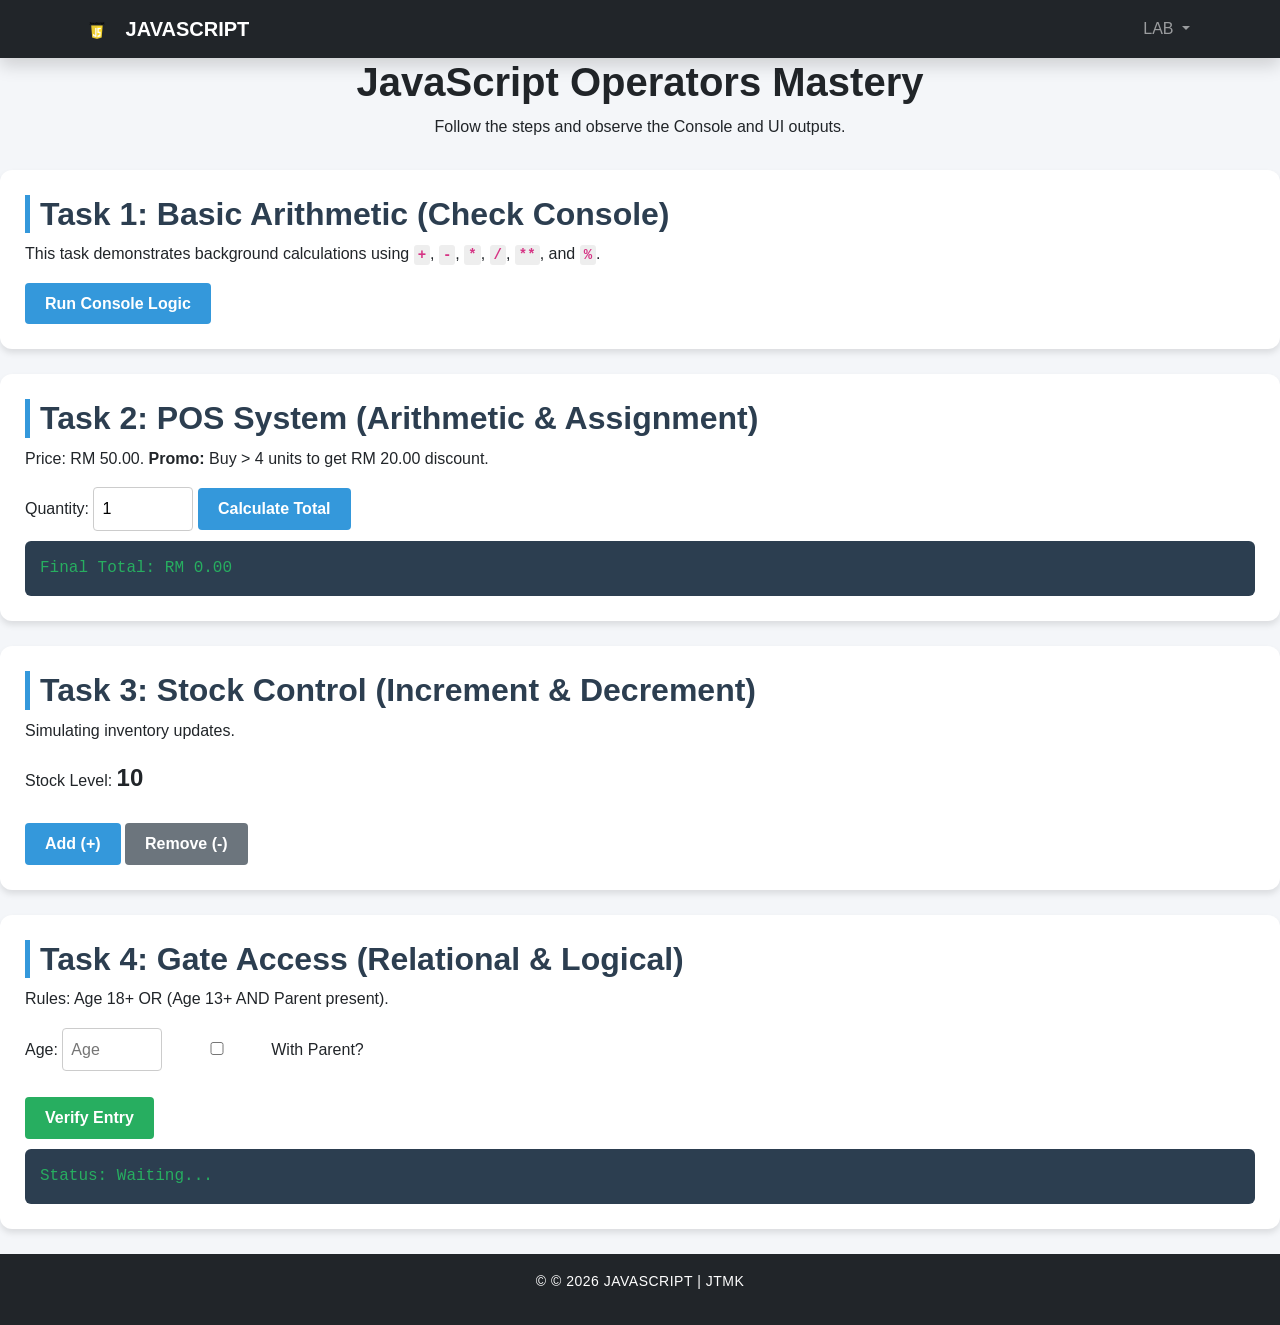
==== Lab 2.html @ c63c0d1b "Add files via upload" ====
<!DOCTYPE html>
<html lang="en">

<head>
    <meta charset="UTF-8">
    <meta name="viewport" content="width=device-width, initial-scale=1">
    <title>DFK20013: JS Operators Workshop</title>
    <!-- Bootstrap CSS -->
    <link href="https://cdn.jsdelivr.net/npm/bootstrap@5.3.2/dist/css/bootstrap.min.css" rel="stylesheet">
    <link rel="stylesheet" href="style.css">

    <style>
        section {
            background: white;
            padding: 25px;
            border-radius: 12px;
            margin-bottom: 25px;
            box-shadow: 0 4px 6px rgba(0, 0, 0, 0.1);
        }

        h2 {
            color: #2c3e50;
            border-left: 5px solid #3498db;
            padding-left: 10px;
            margin-top: 0;
        }

        .output-box {
            background: #2c3e50;
            color: #27ae60;
            padding: 15px;
            border-radius: 6px;
            font-family: 'Courier New', monospace;
            margin-top: 10px;
        }

        .short-note {
            background: #fff3cd;
            color: #856404;
            padding: 15px;
            border-radius: 6px;
            margin-top: 15px;
            border-left: 5px solid #ffc107;
            display: none;
            font-size: 0.9rem;
        }

        input {
            padding: 8px;
            width: 100px;
            border-radius: 4px;
            border: 1px solid #ccc;
        }

        button {
            padding: 8px 20px;
            background: #3498db;
            color: white;
            border: none;
            border-radius: 4px;
            cursor: pointer;
            font-weight: bold;
        }

        button:hover {
            background: #2980b9;
        }

        code {
            background: #eee;
            padding: 2px 4px;
            border-radius: 3px;
            font-weight: bold;
            color: #d63384;
        }
    </style>

</head>

<body>

    <header>
        <nav class="navbar navbar-expand-lg navbar-dark bg-dark sticky-top shadow">
            <div class="container">
                <a class="navbar-brand fw-bold" href="index.html">
                    <img src="images/logo.png" width="30" class="me-2">
                    JAVASCRIPT
                </a>

                <button class="navbar-toggler" type="button" data-bs-toggle="collapse" data-bs-target="#navbarNav">
                    <span class="navbar-toggler-icon"></span>
                </button>

                <div class="collapse navbar-collapse justify-content-end" id="navbarNav">
                    <ul class="navbar-nav">


                        <li class="nav-item dropdown">
                            <a class="nav-link dropdown-toggle" href="#" role="button" data-bs-toggle="dropdown">
                                LAB
                            </a>

                            <ul class="dropdown-menu">
                                <li><a class="dropdown-item" href="index.html">LAB 1</a></li>
                                <li><a class="dropdown-item" href="LAB 2.html">LAB 2</a></li>
                                <li><a class="dropdown-item" href="Lab 3.html">LAB 3</a></li>
                                <li><a class="dropdown-item" href="lab 4.html">Lab 4</a></li>
                                <li><a class="dropdown-item" href="Lab 5.html">Lab 5</a></li>
                            </ul>
                </div>
            </div>
        </nav>
    </header>

    <body>

        <header style="text-align: center; margin-bottom: 30px;">
            <h1>JavaScript Operators Mastery</h1>
            <p>Follow the steps and observe the Console and UI outputs.</p>
        </header>

        <section>
            <h2>Task 1: Basic Arithmetic (Check Console)</h2>
            <p>This task demonstrates background calculations using <code>+</code>, <code>-</code>, <code>*</code>,
                <code>/</code>, <code>**</code>, and <code>%</code>.
            </p>
            <button onclick="runTask1()">Run Console Logic</button>
        </section>

        <section>
            <h2>Task 2: POS System (Arithmetic & Assignment)</h2>
            <p>Price: RM 50.00. <strong>Promo:</strong> Buy > 4 units to get RM 20.00 discount.</p>
            Quantity: <input type="number" id="qty" value="1">
            <button onclick="runTask2()">Calculate Total</button>
            <div id="outPOS" class="output-box">Final Total: RM 0.00</div>
            <div id="notePOS" class="short-note"></div>
        </section>

        <section>
            <h2>Task 3: Stock Control (Increment & Decrement)</h2>
            <p>Simulating inventory updates.</p>
            Stock Level: <span id="stockVal" style="font-size: 1.5rem; font-weight: bold;">10</span><br><br>
            <button onclick="runTask3('inc')">Add (+)</button>
            <button onclick="runTask3('dec')" style="background:#6c757d;">Remove (-)</button>
            <div id="noteStock" class="short-note"></div>
        </section>

        <section>
            <h2>Task 4: Gate Access (Relational & Logical)</h2>
            <p>Rules: Age 18+ OR (Age 13+ AND Parent present).</p>
            Age: <input type="number" id="age" placeholder="Age">
            <label><input type="checkbox" id="parent"> With
                Parent?</label><br><br>
            <button onclick="runTask4()" style="background:#27ae60;">Verify
                Entry</button>
            <div id="outSecurity" class="output-box">Status: Waiting...</div>
            <div id="noteSecurity" class="short-note"></div>
        </section>


        <!-- Footer -->
        <footer class="bg-dark text-white text-center py-3">
            <p>&copy; © 2026 JAVASCRIPT | JTMK</p>
        </footer>

        <!-- Bootstrap JS -->
        <script src="https://cdn.jsdelivr.net/npm/bootstrap@5.3.2/dist/js/bootstrap.bundle.min.js"></script>

        <script>
            function showNote(id, text) {
                const nteDv = document.getElementById(id);
                noteDiv.style.display = 'block';
                noteDiv.innerHTML = text;
            }

            function runTask1() {
                console.log("--- Task 1 : Arithmetic Operation ---");
                let students = 31;
                students = students + 1;
                students = students - 2;
                students = students * 2;
                students = students / 2;
                let power = 10 ** 2;
                let reminder = 31 % 2;

                console.log("Final Student Count: " + students);
                console.log("10 to power of 2: " + power);
                console.log("Reminder of 31/2: " + reminder);
                alert("Check Browser Console (F12) for results!");
            }

            function runTask2() {
                let price = 50;
                let qty = parseInt(document.getElementById('qty').value);

                let total = price * qty;
                let note = "<b>Subtopic (a) Arithmetic :</b> <code>*</code> multiplied " + price + " by " + qty + ".<br";

                if (qty > 4) {
                    total -= 20;
                    note += "<b>Subtopic (b) Assignment:</b> <code>-=</code> updated the total y subtracting the discount.";
                }

                document.getElementById('outPOS').textContent = "Fina Total: RM " + total.toFixed(2);
                showNote('notePOS', note);
            }

            let stock = 10;
            function runTask3(type) {
                if (type === 'inc') {
                    stock++;
                    note = "<b>Subtopic (c) Increment:</b> <code>++</code> increased the stock by 1.";
                }
                else {
                    stock--;
                    note = "<b>Subtopic (c) Decrement :</b> <code>--</code> decreased the tock by 1.";
                }
            }

            document.getElementById('stockVal').textContent = stock;
            showNote('noteStock', note);

            function runTask4() {
                let age = parseInt(document.getElementById('age').value);
                let hasParent = document.getElementById('parent').checked;
                let status = document.getElementById('outSecurity');

                if (isNaN(age)) return aalert("Please enter a valid age.");

                let isEligible = (age >= 18) || (age >= 13 && hasParent);

                status.textContent = isEligible ? "Status: ACCESS GRANTED " : "Status: ACCESS DENIED ";
                status.style.color = isEligible ? "#27ae60" : "#ff4d4d";

                let note = "<b>Subtopic (d) Relational:</b> <code>>=</code> compared Age (" + age + ") to the limit.<br>";
                note += "<b>Subtopic (e) Logical:</b> Used <code>||</code> (OR) and <code>&&</code> (AND) to combine rules.";
                showNote('noteSecurity', note);
            }
        </script>
    </body>

</html>
---- style.css ----
body {
    background-color: #f4f6f9;
    font-family: "Segoe UI", Arial, sans-serif;
    line-height: 1.6;
}

.hero-section {
    background: linear-gradient(135deg, #e3f2fd, #ffffff);
    padding: 60px 20px;
    border-radius: 12px;
    box-shadow: 0 4px 12px rgba(0, 0, 0, 0.08);
}

h1,
h2,
h3,
h4,
h5 {
    font-weight: 600;
}

.text-primary {
    color: #1f4e79 !important;
}

.list-group-item {
    border-radius: 8px !important;
    margin-bottom: 8px;
    transition: 0.3s;
}

.list-group-item:hover {
    background-color: #1f4e79;
    color: white;
    cursor: pointer;
}

.card {
    border: none;
    border-radius: 14px;
    box-shadow: 0 3px 10px rgba(0, 0, 0, 0.08);
    transition: transform 0.25s ease, box-shadow 0.25s ease;
}

.card:hover {
    transform: translateY(-5px);
    box-shadow: 0 8px 18px rgba(0, 0, 0, 0.12);
}

.card-title {
    font-weight: 600;
}

.accordion-button {
    font-weight: 500;
}

.accordion-button:not(.collapsed) {
    background-color: #1f4e79;
    color: white;
}

.navbar {
    box-shadow: 0 2px 8px rgba(0, 0, 0, 0.15);
}

footer {
    font-size: 14px;
    letter-spacing: 0.5px;
}

@media (max-width: 768px) {
    .hero-section {
        padding: 40px 15px;
    }
}
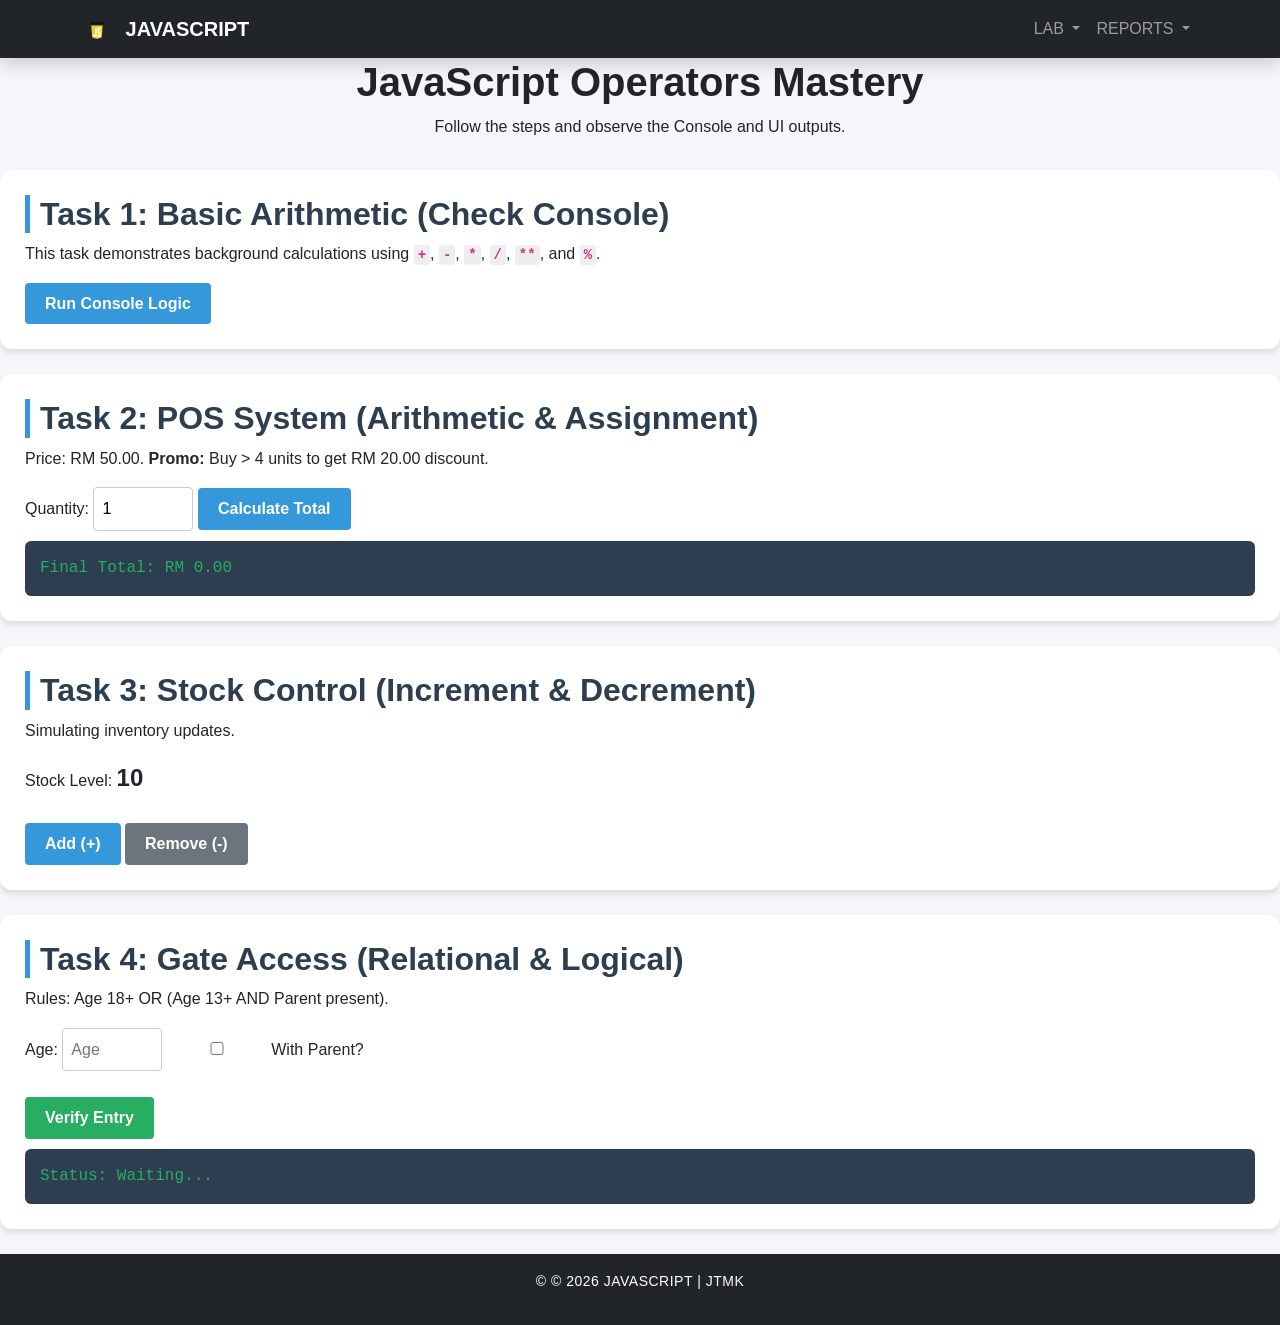
==== commit e6390b16: "Update Lab 2.html" ====
--- a/Lab 2.html
+++ b/Lab 2.html
@@ -107,6 +107,17 @@
                                 <li><a class="dropdown-item" href="lab 4.html">Lab 4</a></li>
                                 <li><a class="dropdown-item" href="Lab 5.html">Lab 5</a></li>
                             </ul>
+
+                             <li class="nav-item dropdown">
+                            <a class="nav-link dropdown-toggle" href="#" role="button" data-bs-toggle="dropdown">
+                                REPORTS
+                            </a>
+                            <ul class="dropdown-menu">
+                                <li><a class="dropdown-item" href="LAB JS PART 1 10DIT25F1048.pdf"> lab 1</a></li>
+                                <li><a class="dropdown-item" href="report_10DIT25F1048_09032026.pdf">LAB 2</a></li>
+                                <li><a class="dropdown-item" href="report_10DIT25F1048_932026 3.2b.pdf">LAB 3</a></li>
+                            </ul>
+                </div>
                 </div>
             </div>
         </nav>
@@ -239,4 +250,4 @@
         </script>
     </body>
 
-</html>+</html>
